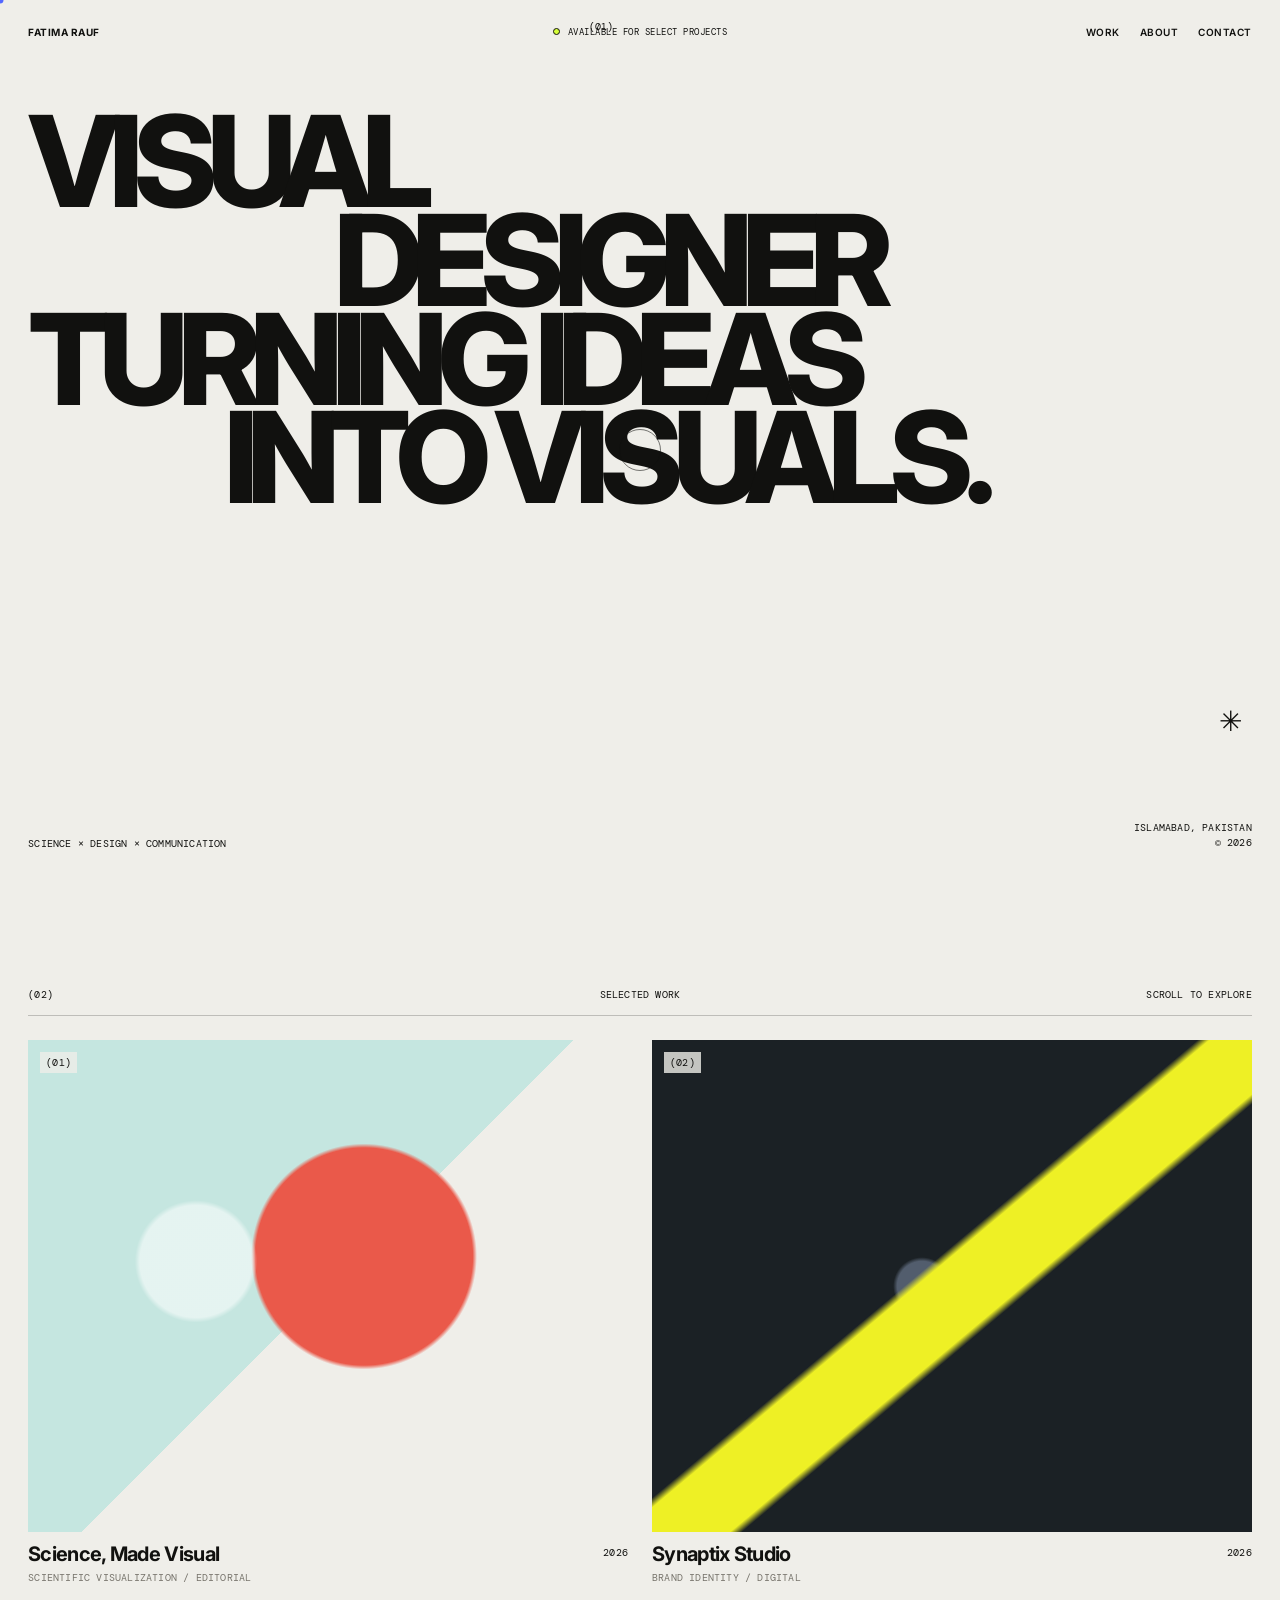
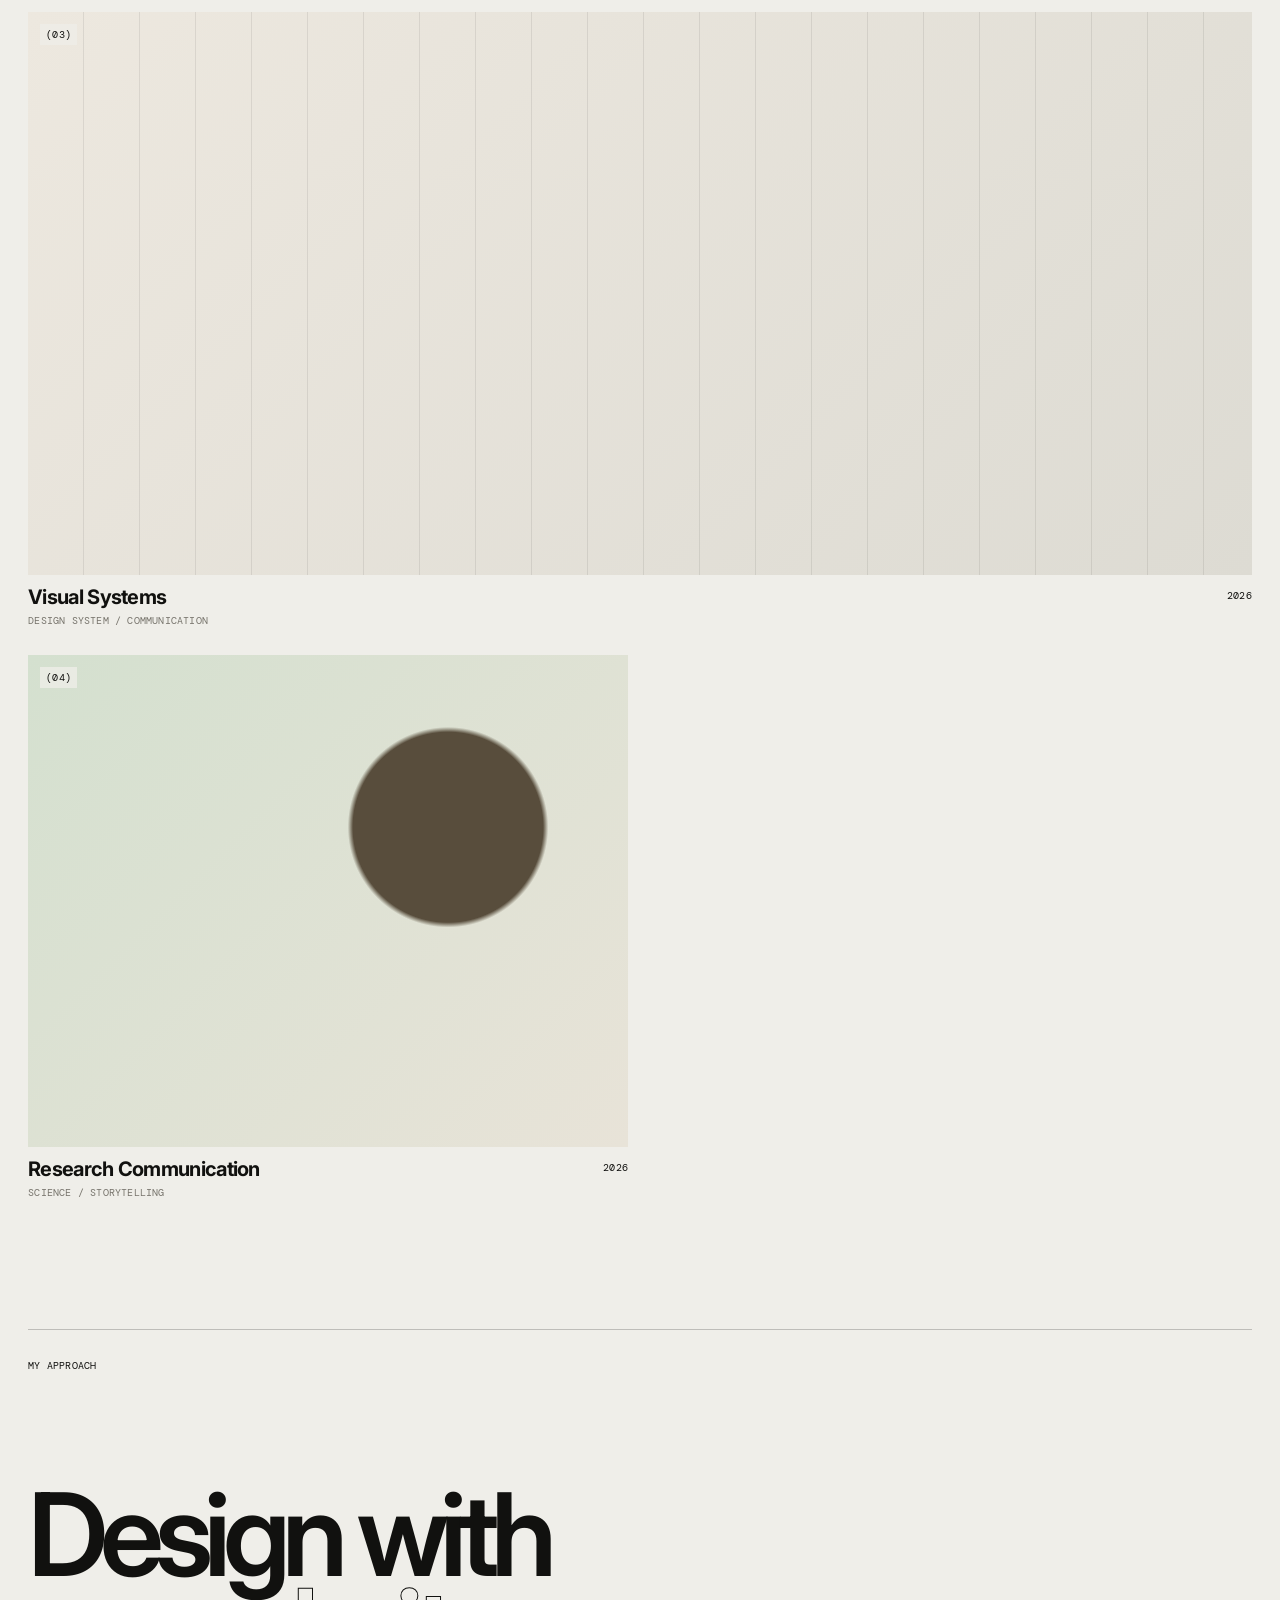
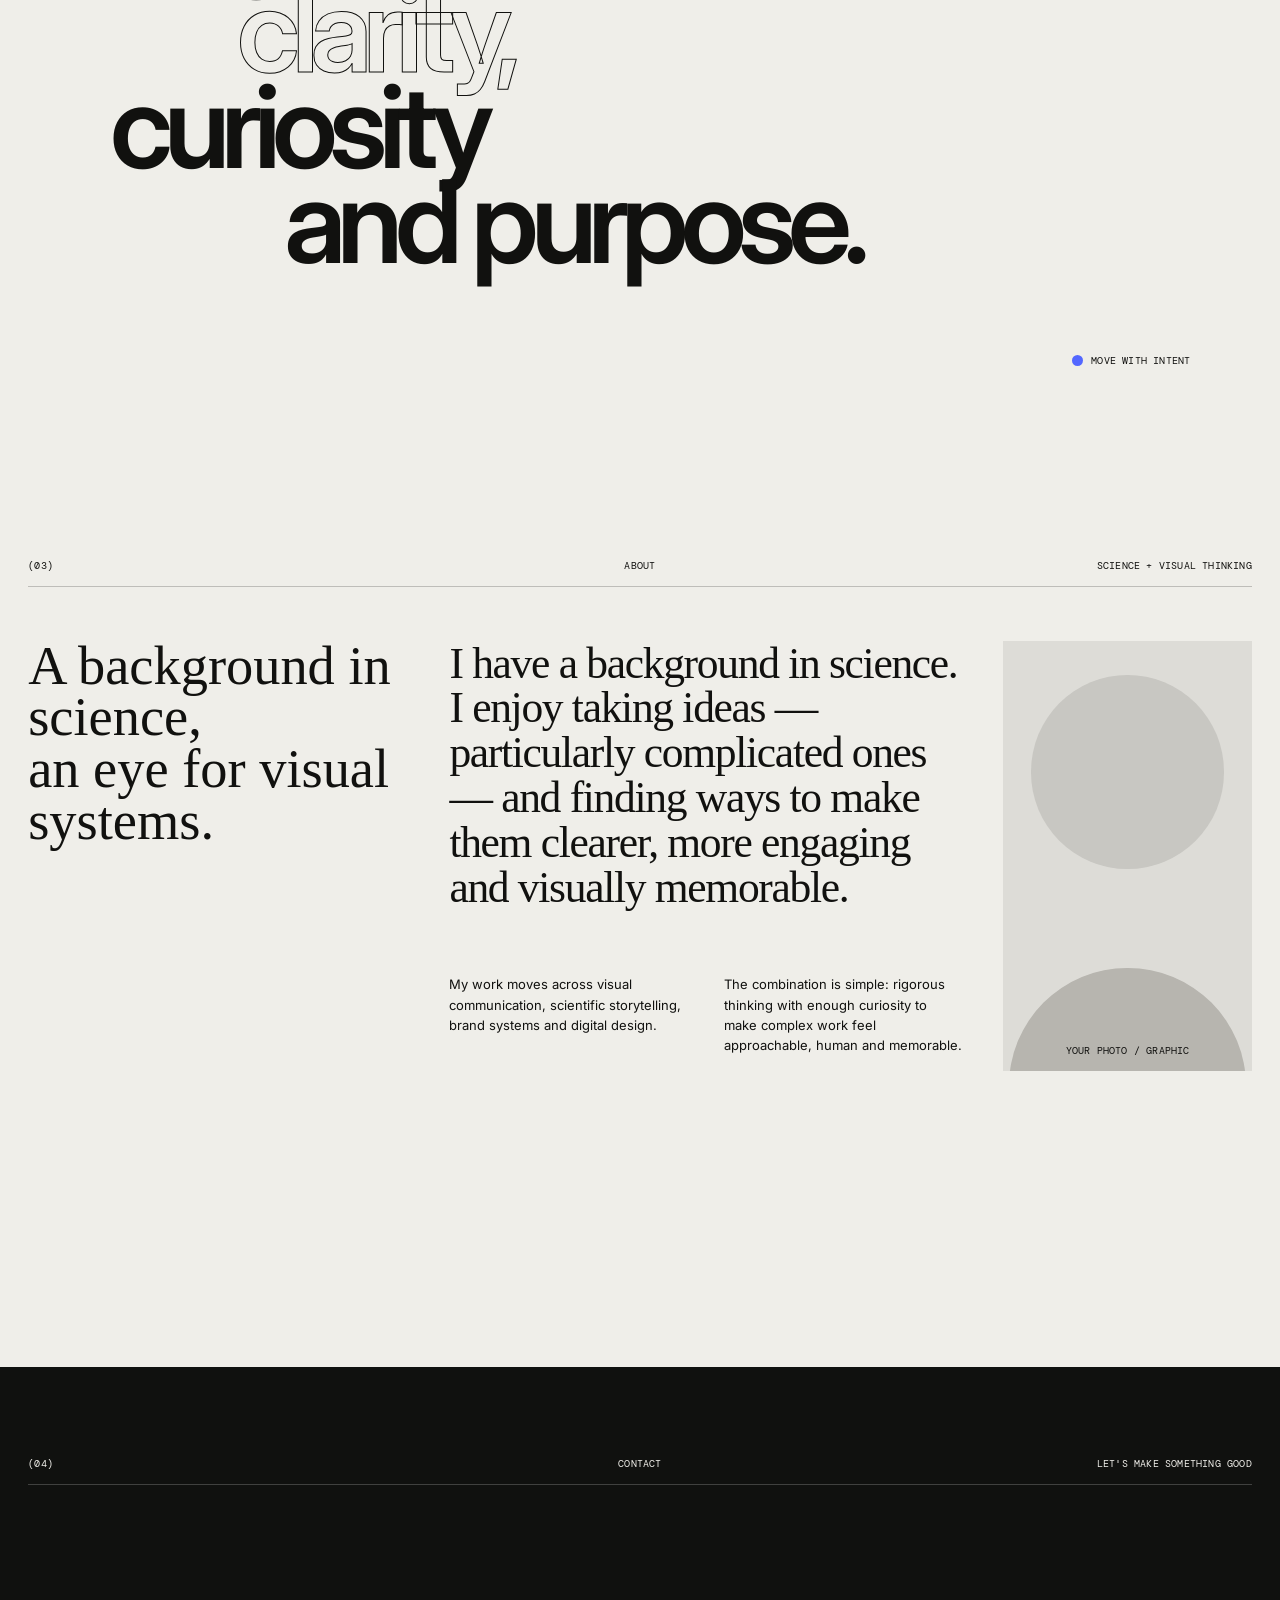
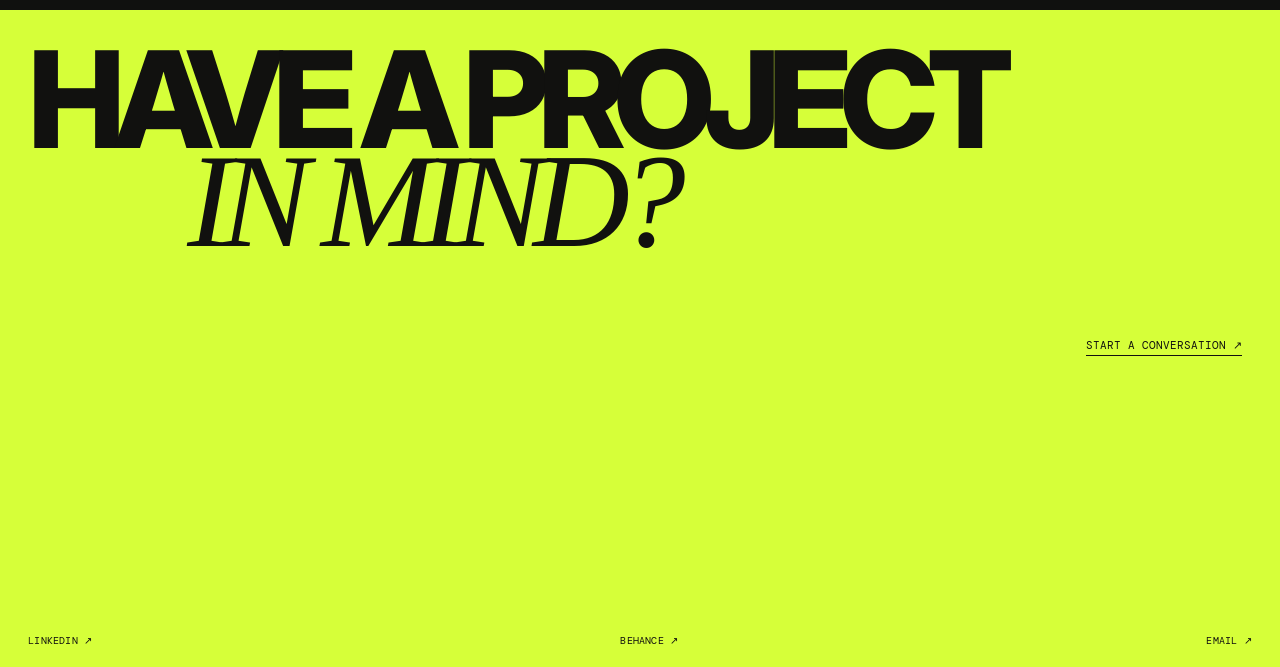
==== index.html @ a9638638 "Add files via upload" ====
<!DOCTYPE html>
<html lang="en">
<head>
  <meta charset="UTF-8" />
  <meta name="viewport" content="width=device-width, initial-scale=1.0" />
  <meta name="description" content="Portfolio of Fatima Rauf — visual designer and science communicator." />
  <title>Fatima Rauf — Visual Designer</title>
  <link rel="preconnect" href="https://fonts.googleapis.com">
  <link rel="preconnect" href="https://fonts.gstatic.com" crossorigin>
  <link href="https://fonts.googleapis.com/css2?family=DM+Mono:wght@300;400;500&family=Inter:wght@400;500;600;700;800;900&display=swap" rel="stylesheet">
  <link rel="stylesheet" href="style.css" />
</head>
<body>
  <div class="cursor cursor-dot"></div>
  <div class="cursor cursor-ring"></div>

  <header class="site-header" id="siteHeader">
    <a class="brand magnetic" href="#top">FATIMA RAUF</a>

    <div class="header-center">
      <span class="status-dot"></span>
      <span>AVAILABLE FOR SELECT PROJECTS</span>
    </div>

    <nav class="nav">
      <a class="magnetic" href="#work">WORK</a>
      <a class="magnetic" href="#about">ABOUT</a>
      <a class="magnetic" href="#contact">CONTACT</a>
    </nav>
  </header>

  <main id="top">
    <section class="hero section" data-section="hero">
      <div class="hero-index mono">(01)</div>
      <h1 class="hero-title reveal">
        <span>VISUAL</span>
        <span class="indent">DESIGNER</span>
        <span>TURNING IDEAS</span>
        <span class="indent-sm">INTO VISUALS.</span>
      </h1>

      <div class="hero-footer">
        <p class="mono">SCIENCE × DESIGN × COMMUNICATION</p>
        <p class="mono align-right">ISLAMABAD, PAKISTAN<br/>© 2026</p>
      </div>
      <div class="asterisk spin">✳</div>
    </section>

    <section class="work section" id="work" data-section="work">
      <div class="section-topline">
        <span class="mono">(02)</span>
        <span class="mono">SELECTED WORK</span>
        <span class="mono">SCROLL TO EXPLORE</span>
      </div>

      <div id="projectGrid" class="project-grid"></div>
    </section>

    <section class="statement section" data-section="statement">
      <div class="statement-rule"></div>
      <p class="mono statement-kicker">MY APPROACH</p>

      <div class="statement-copy">
        <span>Design with</span>
        <span class="outline-word">clarity,</span>
        <span>curiosity</span>
        <span>and purpose.</span>
      </div>

      <div class="small-cursor-demo">
        <span class="demo-dot"></span>
        <span class="mono">MOVE WITH INTENT</span>
      </div>
    </section>

    <section class="about section" id="about" data-section="about">
      <div class="section-topline">
        <span class="mono">(03)</span>
        <span class="mono">ABOUT</span>
        <span class="mono">SCIENCE + VISUAL THINKING</span>
      </div>

      <div class="about-grid">
        <div class="about-title">
          <h2>A background in science,</h2>
          <h2>an eye for visual systems.</h2>
        </div>

        <div class="about-copy">
          <p class="lead">
            I have a background in science. I enjoy taking ideas — particularly complicated ones —
            and finding ways to make them clearer, more engaging and visually memorable.
          </p>

          <div class="about-columns">
            <p>
              My work moves across visual communication, scientific storytelling,
              brand systems and digital design.
            </p>
            <p>
              The combination is simple: rigorous thinking with enough curiosity
              to make complex work feel approachable, human and memorable.
            </p>
          </div>
        </div>

        <div class="portrait-placeholder hover-target">
          <div class="portrait-circle circle-one"></div>
          <div class="portrait-circle circle-two"></div>
          <span class="mono">YOUR PHOTO / GRAPHIC</span>
        </div>
      </div>
    </section>

    <section class="contact section" id="contact" data-section="contact">
      <div class="contact-dark">
        <div class="section-topline light">
          <span class="mono">(04)</span>
          <span class="mono">CONTACT</span>
          <span class="mono">LET'S MAKE SOMETHING GOOD</span>
        </div>
      </div>

      <div class="contact-lime">
        <h2 class="contact-title">
          <span>HAVE A PROJECT</span>
          <span class="italic">IN MIND?</span>
        </h2>

        <a class="contact-link magnetic hover-target" href="mailto:hello@example.com">
          START A CONVERSATION ↗
        </a>

        <div class="contact-bottom mono">
          <span>LINKEDIN ↗</span>
          <span>BEHANCE ↗</span>
          <span>EMAIL ↗</span>
        </div>
      </div>
    </section>
  </main>

  <template id="projectTemplate">
    <article class="project-card hover-target">
      <a class="project-link" href="#" target="_blank" rel="noreferrer">
        <div class="project-media">
          <img class="project-image" src="" alt="" />
          <div class="project-placeholder"></div>
          <span class="project-number mono"></span>
          <span class="view-label mono">VIEW PROJECT ↗</span>
        </div>

        <div class="project-meta">
          <div>
            <h3 class="project-title"></h3>
            <p class="project-category mono"></p>
          </div>
          <p class="project-year mono"></p>
        </div>
      </a>
    </article>
  </template>

  <script src="script.js"></script>
</body>
</html>
---- style.css ----
/* =========================
   EASY COLORS TO EDIT
   ========================= */
:root {
  --paper: #efeee9;
  --ink: #11110f;
  --muted: #77746c;
  --line: rgba(17,17,15,.22);
  --lime: #d6ff39;
  --accent: #5367ff;
  --header-bg: rgba(239, 238, 233, .60);
  --font-sans: "Inter", Arial, Helvetica, sans-serif;
  --font-mono: "DM Mono", monospace;
}

/* Reset */
* { box-sizing: border-box; }
html { scroll-behavior: smooth; }
body {
  margin: 0;
  background: var(--paper);
  color: var(--ink);
  font-family: var(--font-sans);
  overflow-x: hidden;
  cursor: none;
}
a { color: inherit; text-decoration: none; cursor: none; }
img { display:block; width:100%; }

/* Custom cursor */
.cursor {
  position: fixed;
  pointer-events: none;
  z-index: 9999;
  left: 0;
  top: 0;
  transform: translate(-50%, -50%);
}
.cursor-dot {
  width: 7px;
  height: 7px;
  background: var(--accent);
  border-radius: 999px;
}
.cursor-ring {
  width: 42px;
  height: 42px;
  border: 1px solid rgba(17,17,15,.55);
  border-radius: 999px;
  transition: width .22s ease, height .22s ease, background .22s ease, border-color .22s ease;
}
body.cursor-hover .cursor-ring {
  width: 72px;
  height: 72px;
  background: rgba(214,255,57,.25);
  border-color: var(--ink);
}

/* Header */
.site-header {
  position: fixed;
  top: 0;
  left: 0;
  width: 100%;
  height: 64px;
  padding: 0 2.2vw;
  display: grid;
  grid-template-columns: 1fr auto 1fr;
  align-items: center;
  z-index: 1000;
  font-size: 10px;
  letter-spacing: .05em;
  transition: background .35s ease, backdrop-filter .35s ease, border-color .35s ease;
  border-bottom: 1px solid transparent;
}
.site-header.scrolled {
  background: var(--header-bg);
  backdrop-filter: blur(15px) saturate(1.1);
  -webkit-backdrop-filter: blur(15px) saturate(1.1);
  border-bottom-color: rgba(17,17,15,.12);
}
.brand { font-weight: 700; justify-self: start; }
.header-center {
  display:flex; align-items:center; gap:8px;
  font-family: var(--font-mono);
  font-size: 9px;
}
.status-dot {
  width:7px; height:7px; background:var(--lime); border:1px solid var(--ink); border-radius:50%;
}
.nav { justify-self:end; display:flex; gap:20px; font-weight:600; }

/* General */
.section {
  position: relative;
  min-height: 100vh;
  padding: 92px 2.2vw 40px;
}
.mono { font-family: var(--font-mono); font-size: 10px; letter-spacing:.02em; }
.section-topline {
  display:grid;
  grid-template-columns: 1fr 1fr 1fr;
  padding-bottom: 14px;
  border-bottom: 1px solid var(--line);
}
.section-topline span:nth-child(2){ text-align:center; }
.section-topline span:nth-child(3){ text-align:right; }

/* Hero */
.hero {
  display:flex;
  flex-direction:column;
  justify-content:center;
  min-height: 100svh;
  overflow:hidden;
}
.hero-index {
  position:absolute;
  top:20px;
  left:46%;
}
.hero-title {
  margin: 20px 0 0;
  font-size: clamp(62px, 9.9vw, 155px);
  line-height: .78;
  letter-spacing: -.085em;
  font-weight: 800;
  text-transform: uppercase;
}
.hero-title span { display:block; }
.hero-title .indent { padding-left: 25%; }
.hero-title .indent-sm { padding-left: 16%; }
.hero-footer {
  margin-top:auto;
  display:flex;
  justify-content:space-between;
  align-items:flex-end;
}
.align-right { text-align:right; line-height:1.45; }
.asterisk {
  position:absolute;
  right: 3vw;
  bottom: 18%;
  font-size: 28px;
}
.spin { animation: spin 8s linear infinite; }
@keyframes spin { to { transform:rotate(360deg); } }

/* Work */
.work { padding-top:88px; }
.project-grid {
  display:grid;
  grid-template-columns:1fr 1fr;
  gap: 28px 24px;
  margin-top: 24px;
}
.project-card:nth-child(3n) { grid-column: span 2; }
.project-card:nth-child(3n) .project-media { aspect-ratio: 2 / .92; }
.project-media {
  position:relative;
  overflow:hidden;
  aspect-ratio: 1 / .82;
  background: #d8d6cf;
}
.project-image {
  width:100%; height:100%; object-fit:cover;
  display:none;
  transition: transform .7s cubic-bezier(.2,.7,.2,1), filter .5s ease;
}
.project-placeholder {
  position:absolute; inset:0;
  background:
    radial-gradient(circle at 28% 45%, rgba(255,255,255,.55) 0 11%, transparent 12%),
    radial-gradient(circle at 56% 44%, #ea594a 0 25%, transparent 26%),
    linear-gradient(135deg,#c5e6e0,#c5e6e0 50%,#efeee9 50%);
  transition:transform .7s cubic-bezier(.2,.7,.2,1), filter .5s ease;
}
.project-card:nth-child(2) .project-placeholder {
  background:
    linear-gradient(140deg, transparent 0 46%, #eef025 47% 56%, transparent 57%),
    radial-gradient(circle at 45% 50%, #525d6d 0 6%, transparent 7%),
    #1b2125;
}
.project-card:nth-child(3) .project-placeholder {
  background:
    repeating-linear-gradient(90deg, transparent 0 55px, rgba(0,0,0,.08) 55px 56px),
    linear-gradient(135deg,#ede8df,#dddbd3);
}
.project-card:nth-child(4) .project-placeholder {
  background:
    radial-gradient(circle at 70% 35%, #584d3c 0 18%, transparent 19%),
    linear-gradient(135deg,#d4e0cf,#e8e3d8);
}
.project-card:hover .project-placeholder,
.project-card:hover .project-image {
  transform:scale(1.025);
  filter:saturate(1.08);
}
.project-number {
  position:absolute; top:12px; left:12px;
  background:rgba(239,238,233,.8); padding:4px 6px;
}
.view-label {
  position:absolute;
  bottom:12px; right:12px;
  opacity:0; transform:translateY(8px);
  transition:.25s ease;
  padding:5px 8px;
  background:rgba(239,238,233,.88);
}
.project-card:hover .view-label { opacity:1; transform:none; }
.project-meta {
  display:flex;
  justify-content:space-between;
  gap: 20px;
  padding-top:10px;
}
.project-title { margin:0; font-size:20px; letter-spacing:-.035em; }
.project-category { margin:5px 0 0; color:var(--muted); }
.project-year { margin:4px 0 0; }

/* Statement */
.statement {
  min-height: 92vh;
  display:flex;
  flex-direction:column;
  justify-content:center;
}
.statement-rule {
  position:absolute; top:90px; left:2.2vw; right:2.2vw;
  border-top:1px solid var(--line);
}
.statement-kicker { position:absolute; top:110px; left:2.2vw; }
.statement-copy {
  font-size:clamp(56px,9vw,138px);
  line-height:.83;
  letter-spacing:-.075em;
  font-weight:600;
  max-width:95%;
}
.statement-copy span { display:block; }
.statement-copy span:nth-child(2) { padding-left:18%; }
.statement-copy span:nth-child(3) { padding-left:7%; }
.statement-copy span:nth-child(4) { padding-left:22%; }
.outline-word {
  color:transparent;
  -webkit-text-stroke:1px var(--ink);
}
.small-cursor-demo {
  position:absolute; right:7vw; bottom:12%;
  display:flex; align-items:center; gap:8px;
}
.demo-dot {
  width:11px; height:11px; border-radius:50%;
  background:var(--accent);
}

/* About */
.about { min-height: 100vh; }
.about-grid {
  display:grid;
  grid-template-columns: 1.15fr 1.55fr .75fr;
  gap:40px;
  margin-top:54px;
  align-items:start;
}
.about-title h2 {
  margin:0;
  font-family: Georgia, "Times New Roman", serif;
  font-size: clamp(34px,4.25vw,67px);
  line-height:.95;
  font-weight:400;
}
.about-copy .lead {
  margin:0;
  font-family: Georgia, "Times New Roman", serif;
  font-size: clamp(26px,3.4vw,48px);
  line-height:1.03;
  letter-spacing:-.03em;
}
.about-columns {
  display:grid;
  grid-template-columns:1fr 1fr;
  gap:35px;
  margin-top:52px;
  font-size:13px;
  line-height:1.55;
}
.portrait-placeholder {
  min-height:430px;
  position:relative;
  overflow:hidden;
  background:#dddcd7;
  display:flex;
  align-items:flex-end;
  justify-content:center;
  padding:14px;
}
.portrait-circle {
  position:absolute;
  border-radius:50%;
  background:#c8c7c2;
}
.circle-one { width:78%; aspect-ratio:1; top:8%; }
.circle-two { width:95%; aspect-ratio:1; bottom:-31%; background:#b7b5af; }
.portrait-placeholder span { position:relative; z-index:2; }

/* Contact */
.contact { padding:0; min-height:100vh; display:grid; grid-template-rows: 27vh 73vh; }
.contact-dark {
  background:#10110f;
  color:var(--paper);
  padding:90px 2.2vw 20px;
}
.section-topline.light { border-color:rgba(255,255,255,.2); }
.contact-lime {
  background:var(--lime);
  padding: 3vw 2.2vw 2vw;
  position:relative;
  overflow:hidden;
}
.contact-title {
  margin:0;
  font-size:clamp(60px,10.5vw,164px);
  line-height:.76;
  letter-spacing:-.085em;
  font-weight:800;
}
.contact-title span { display:block; }
.contact-title .italic {
  font-family:Georgia,"Times New Roman",serif;
  font-weight:400;
  font-style:italic;
  padding-left:13%;
}
.contact-link {
  position:absolute;
  right:3vw; top:50%;
  border-bottom:1px solid currentColor;
  font-family:var(--font-mono);
  font-size:11px;
  padding-bottom:3px;
}
.contact-bottom {
  position:absolute;
  bottom:20px; left:2.2vw; right:2.2vw;
  display:flex; justify-content:space-between;
}

/* Scroll reveal + section blur transition */
.reveal, .project-card, .about-grid, .statement-copy {
  opacity:0;
  transform:translateY(25px);
  filter:blur(7px);
  transition: opacity .8s ease, transform .8s cubic-bezier(.2,.65,.2,1), filter .8s ease;
}
.in-view {
  opacity:1 !important;
  transform:none !important;
  filter:blur(0) !important;
}
body.is-scrolling main {
  filter: blur(.25px);
}
main { transition:filter .2s ease; }

/* Responsive */
@media (max-width: 800px) {
  body, a { cursor:auto; }
  .cursor { display:none; }
  .site-header {
    grid-template-columns:1fr auto;
    height:58px;
  }
  .header-center { display:none; }
  .nav { gap:12px; }
  .hero-title {
    font-size:clamp(51px,16.3vw,95px);
    line-height:.82;
  }
  .hero-title .indent { padding-left:10%; }
  .hero-title .indent-sm { padding-left:4%; }
  .hero-index { left:auto; right:3vw; top:74px; }
  .hero-footer { gap:20px; }
  .project-grid { grid-template-columns:1fr; }
  .project-card:nth-child(3n) { grid-column:auto; }
  .project-card:nth-child(3n) .project-media { aspect-ratio:1/.82; }
  .statement-copy { font-size:clamp(54px,16vw,95px); }
  .statement-copy span:nth-child(n) { padding-left:0; }
  .statement-copy span:nth-child(2) { padding-left:10%; }
  .about-grid { grid-template-columns:1fr; }
  .about-columns { grid-template-columns:1fr; }
  .portrait-placeholder { min-height:340px; }
  .contact-title { font-size:clamp(58px,17vw,105px); }
  .contact-link { top:auto; bottom:72px; right:3vw; }
}
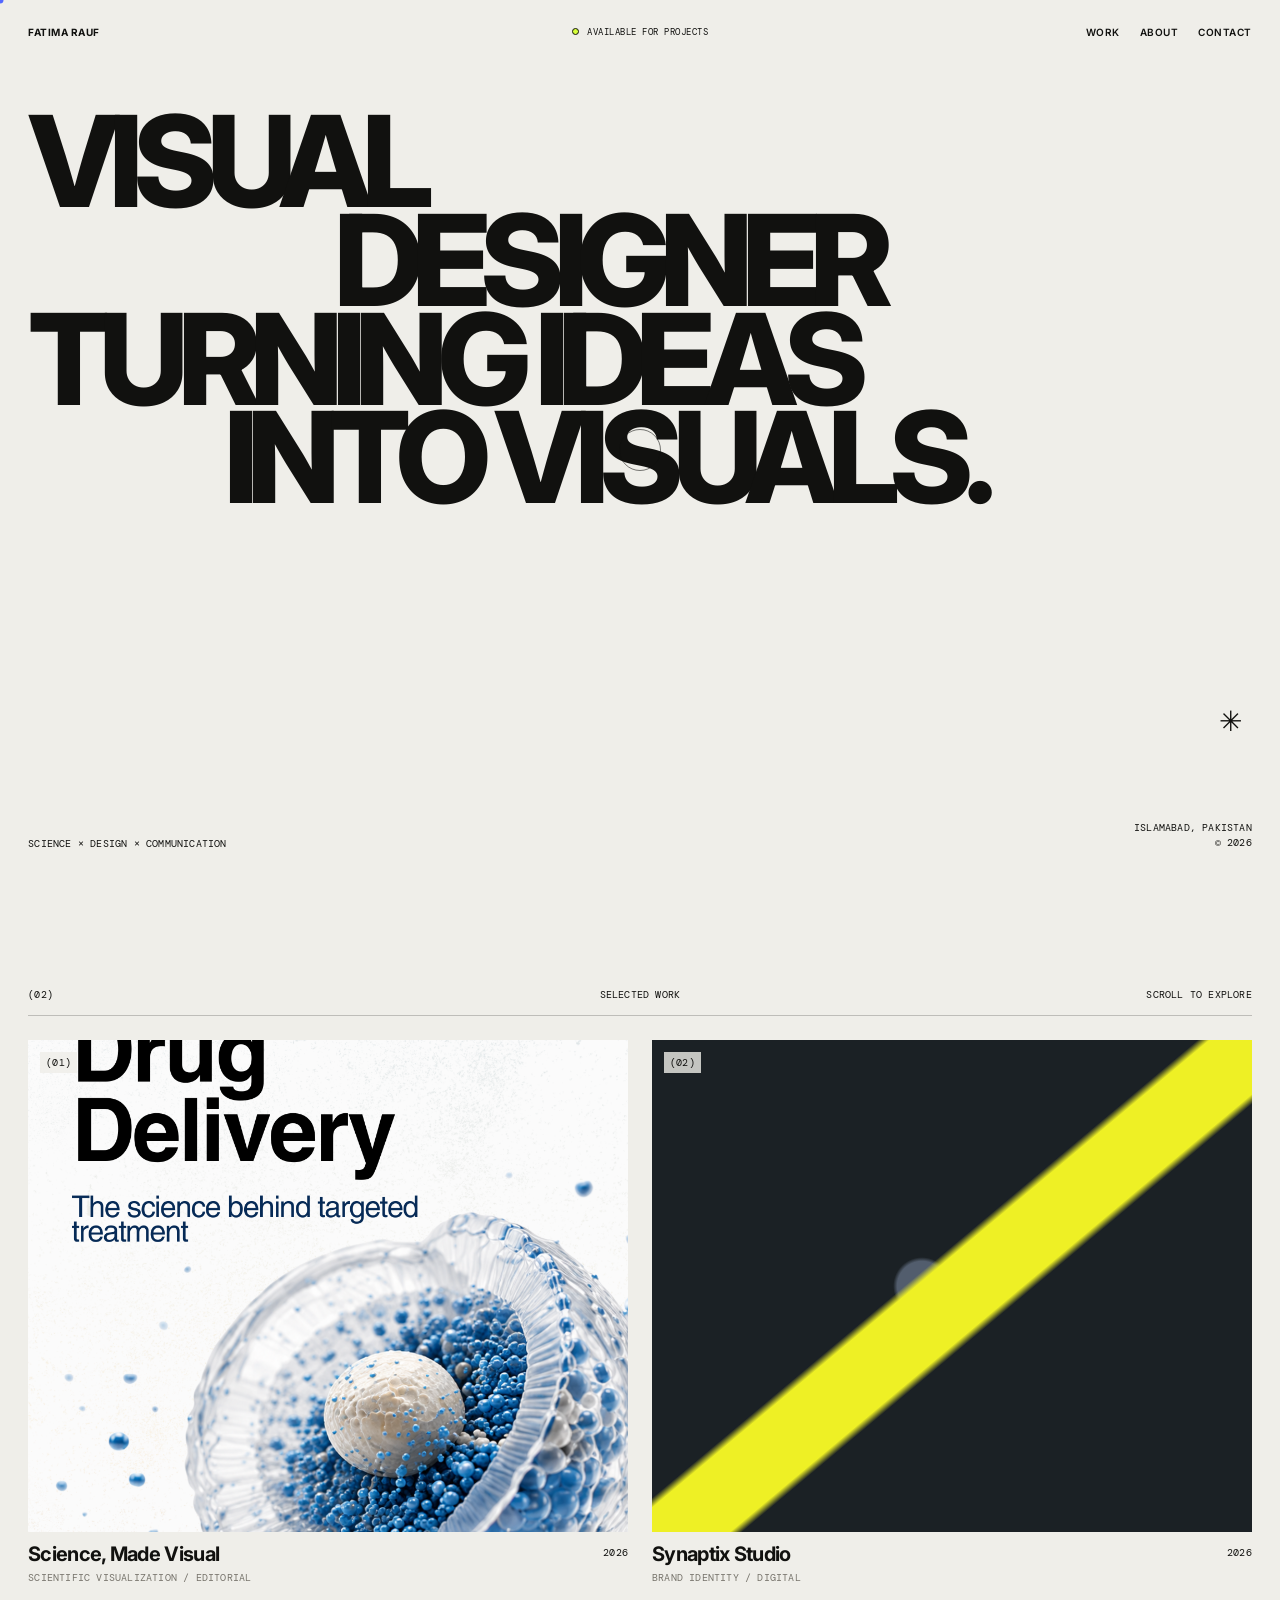
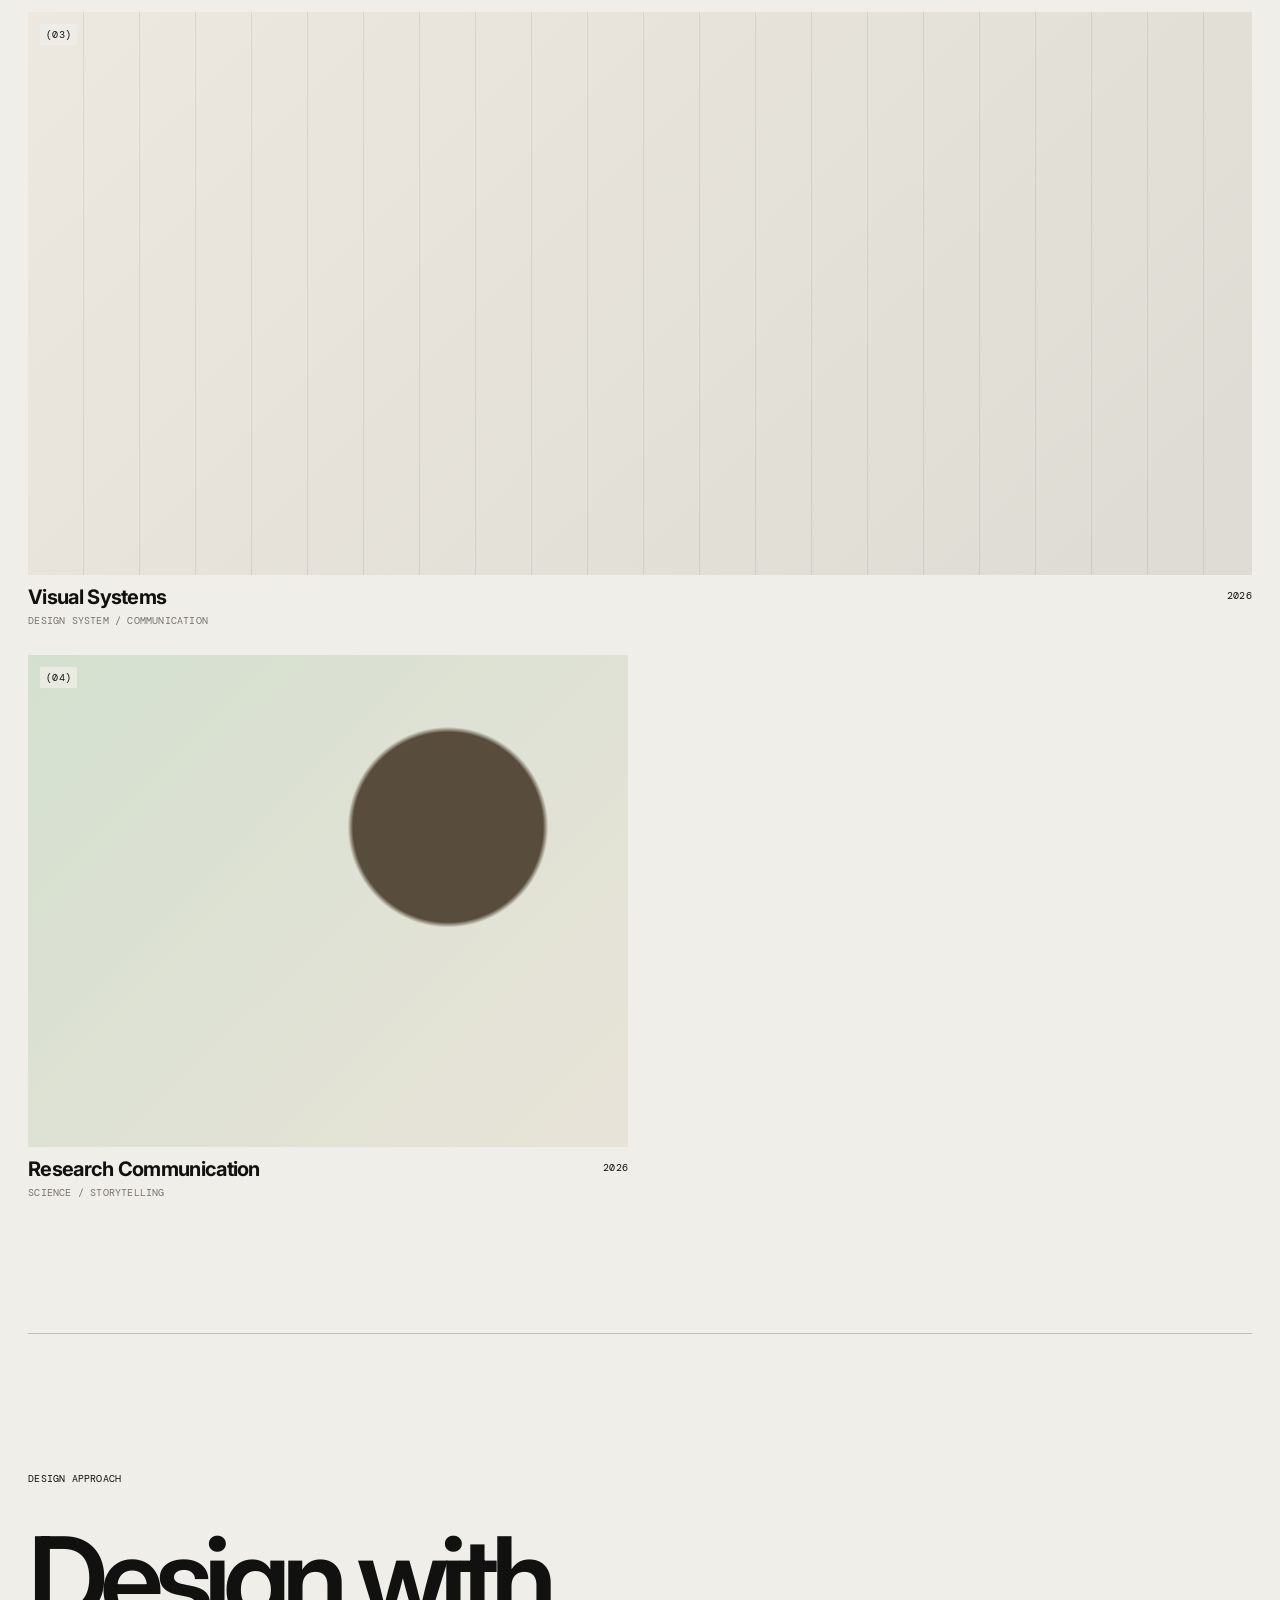
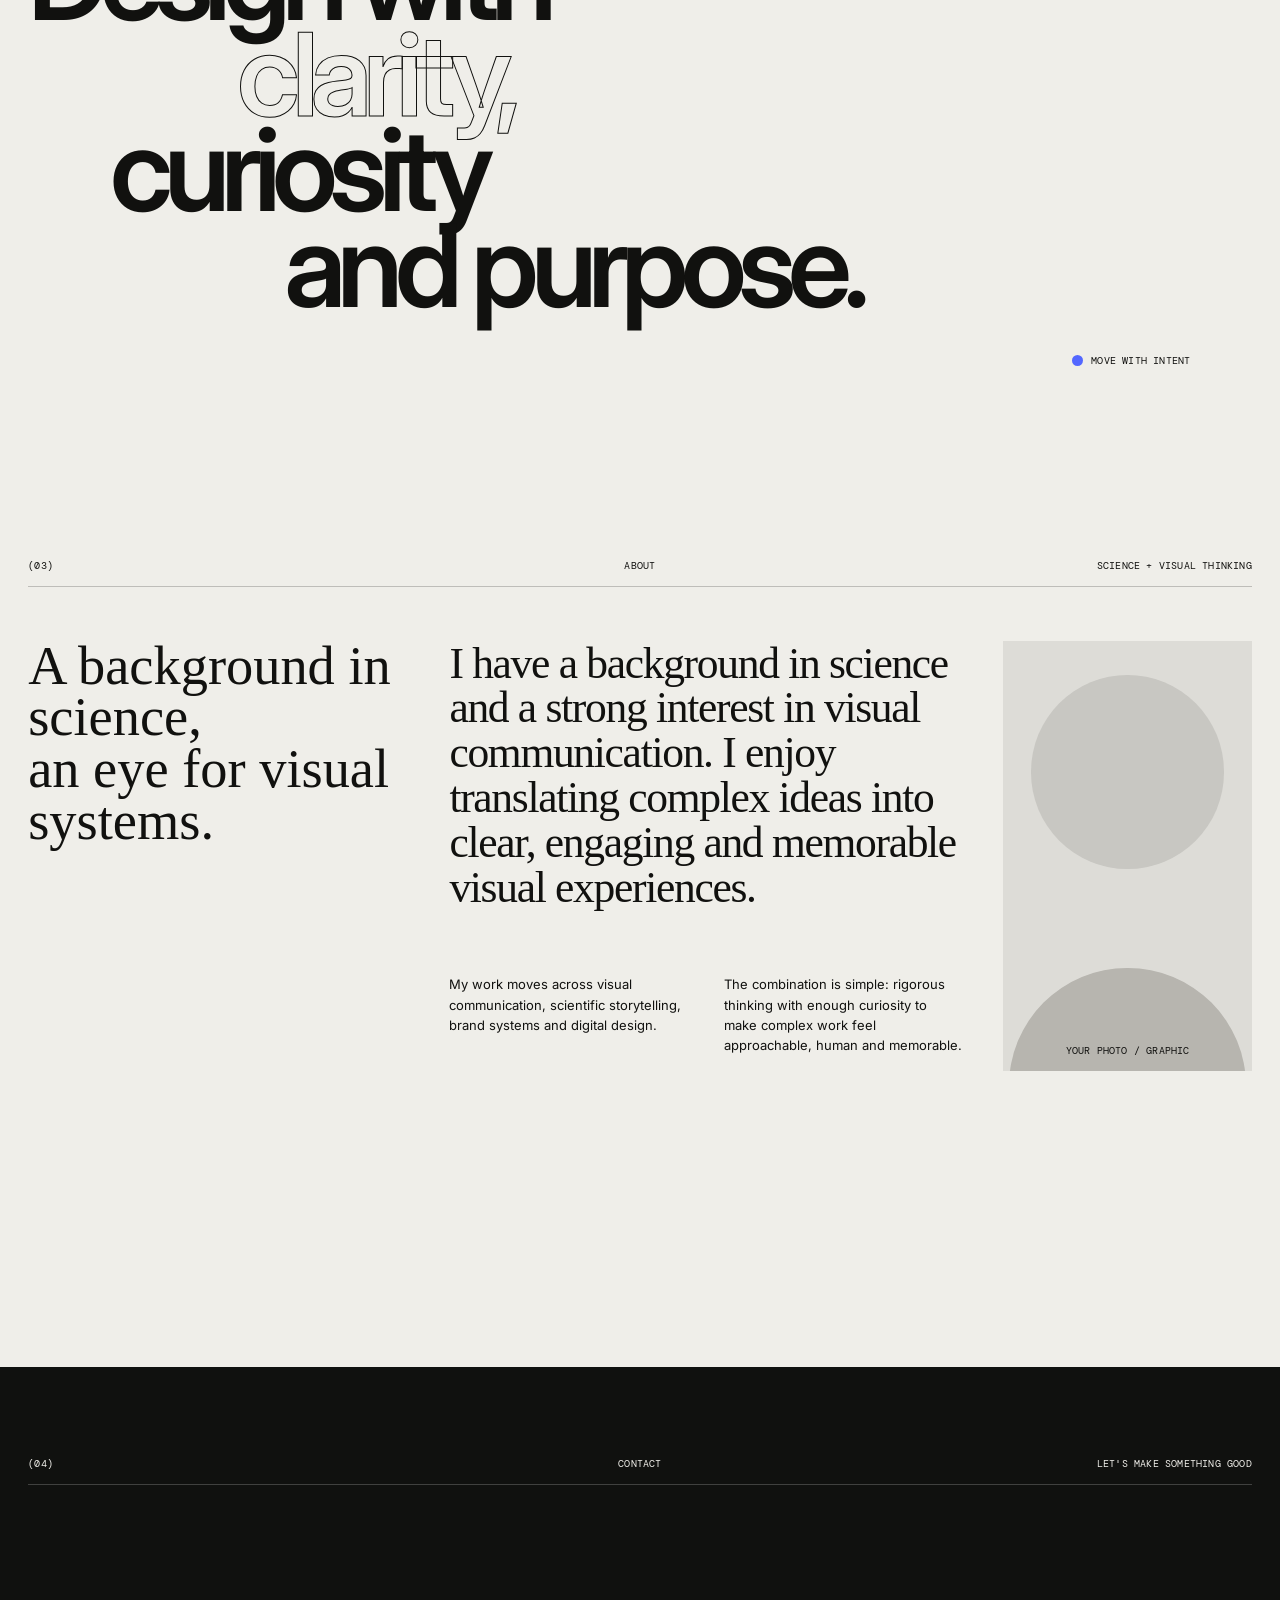
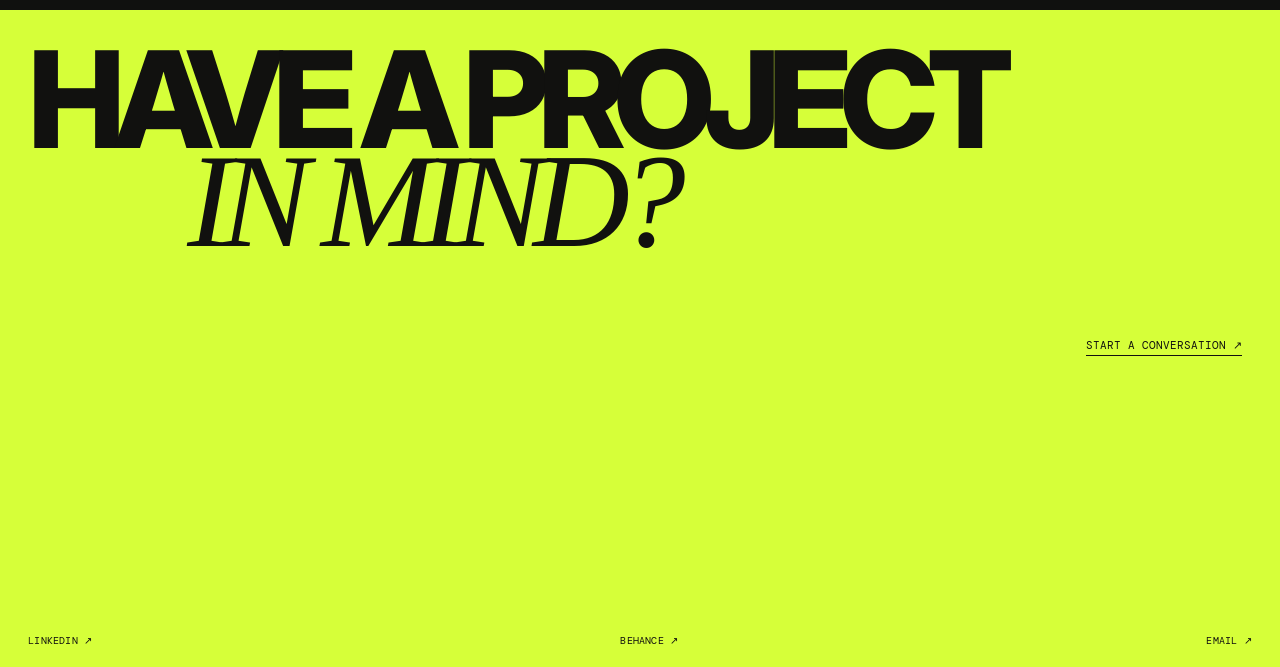
==== commit 427d83a4: "Update portfolio and add Project 1 images" ====
--- a/index.html
+++ b/index.html
@@ -19,7 +19,7 @@
 
     <div class="header-center">
       <span class="status-dot"></span>
-      <span>AVAILABLE FOR SELECT PROJECTS</span>
+      <span>AVAILABLE FOR PROJECTS</span>
     </div>
 
     <nav class="nav">
@@ -31,7 +31,6 @@
 
   <main id="top">
     <section class="hero section" data-section="hero">
-      <div class="hero-index mono">(01)</div>
       <h1 class="hero-title reveal">
         <span>VISUAL</span>
         <span class="indent">DESIGNER</span>
@@ -58,7 +57,7 @@
 
     <section class="statement section" data-section="statement">
       <div class="statement-rule"></div>
-      <p class="mono statement-kicker">MY APPROACH</p>
+      <p class="mono statement-kicker">DESIGN APPROACH</p>
 
       <div class="statement-copy">
         <span>Design with</span>
@@ -88,8 +87,8 @@
 
         <div class="about-copy">
           <p class="lead">
-            I have a background in science. I enjoy taking ideas — particularly complicated ones —
-            and finding ways to make them clearer, more engaging and visually memorable.
+            I have a background in science and a strong interest in visual communication.
+            I enjoy translating complex ideas into clear, engaging and memorable visual experiences.
           </p>
 
           <div class="about-columns">
--- a/style.css
+++ b/style.css
@@ -394,3 +394,172 @@
   .contact-title { font-size:clamp(58px,17vw,105px); }
   .contact-link { top:auto; bottom:72px; right:3vw; }
 }
+
+
+/* ===== August update: header + statement spacing ===== */
+.statement-kicker {
+  position: static;
+  margin: 24px 0 46px;
+  align-self: flex-start;
+}
+.statement {
+  padding-top: 96px;
+}
+.statement-rule {
+  top: 94px;
+}
+.statement-copy {
+  margin-top: 0;
+}
+
+/* ===== Project detail pages ===== */
+.project-page {
+  background: var(--paper);
+  min-height: 100vh;
+}
+.project-page .site-header {
+  background: rgba(239,238,233,.76);
+  backdrop-filter: blur(14px);
+  -webkit-backdrop-filter: blur(14px);
+  border-bottom: 1px solid rgba(17,17,15,.1);
+}
+.project-detail {
+  padding: 112px 2.2vw 60px;
+}
+.project-detail-top {
+  display:grid;
+  grid-template-columns: 1fr auto;
+  gap: 24px;
+  align-items:end;
+  padding-bottom: 20px;
+  border-bottom: 1px solid var(--line);
+}
+.project-detail-title {
+  margin:0;
+  font-size:clamp(58px, 9vw, 145px);
+  line-height:.82;
+  letter-spacing:-.075em;
+  text-transform:uppercase;
+}
+.project-detail-sub {
+  margin: 12px 0 0;
+  max-width: 620px;
+  font-size: 15px;
+  line-height: 1.55;
+}
+.project-detail-meta {
+  text-align:right;
+  line-height:1.6;
+}
+.project-hero-art {
+  margin-top: 28px;
+  min-height: 62vh;
+  background:
+    radial-gradient(circle at 30% 38%, rgba(255,255,255,.55) 0 12%, transparent 13%),
+    radial-gradient(circle at 58% 45%, #ea594a 0 20%, transparent 21%),
+    linear-gradient(135deg,#c5e6e0,#d8d6cf);
+  position:relative;
+  overflow:hidden;
+}
+.project-hero-art.alt2 {
+  background:
+    linear-gradient(140deg, transparent 0 46%, #eef025 47% 56%, transparent 57%),
+    radial-gradient(circle at 45% 50%, #525d6d 0 6%, transparent 7%),
+    #1b2125;
+}
+.project-hero-art.alt3 {
+  background:
+    repeating-linear-gradient(90deg, transparent 0 70px, rgba(0,0,0,.08) 70px 71px),
+    linear-gradient(135deg,#ede8df,#dddbd3);
+}
+.project-hero-art.alt4 {
+  background:
+    radial-gradient(circle at 70% 35%, #584d3c 0 18%, transparent 19%),
+    linear-gradient(135deg,#d4e0cf,#e8e3d8);
+}
+.project-art-label {
+  position:absolute;
+  right:18px;
+  bottom:16px;
+  background:rgba(239,238,233,.88);
+  padding:6px 8px;
+}
+.project-story {
+  display:grid;
+  grid-template-columns:.65fr 1.35fr;
+  gap:60px;
+  padding: 72px 0;
+  border-bottom: 1px solid var(--line);
+}
+.project-story h2 {
+  margin:0;
+  font-family:Georgia,"Times New Roman",serif;
+  font-weight:400;
+  font-size:clamp(34px,4vw,60px);
+  line-height:.98;
+}
+.project-story p {
+  margin:0;
+  font-size:18px;
+  line-height:1.6;
+  max-width:790px;
+}
+.project-gallery {
+  display:grid;
+  grid-template-columns:1fr 1fr;
+  gap:22px;
+  padding-top: 28px;
+}
+.gallery-block {
+  aspect-ratio: 1 / .75;
+  background:#d8d6cf;
+}
+.gallery-block.wide {
+  grid-column:span 2;
+  aspect-ratio: 2 / .75;
+}
+.project-next {
+  margin-top:72px;
+  padding-top:18px;
+  border-top:1px solid var(--line);
+  display:flex;
+  justify-content:space-between;
+  align-items:center;
+}
+.back-link {
+  border-bottom:1px solid currentColor;
+  padding-bottom:2px;
+}
+@media (max-width:800px){
+  .project-detail-top,
+  .project-story { grid-template-columns:1fr; }
+  .project-detail-meta { text-align:left; }
+  .project-gallery { grid-template-columns:1fr; }
+  .gallery-block.wide { grid-column:auto; aspect-ratio:1/.75; }
+}
+
+/* ===== Project 01 — Science, Made Visual ===== */
+.science-case-study { max-width: 1800px; margin: 0 auto; }
+.case-hero { margin:28px 0 0; height:min(78vh,920px); overflow:hidden; background:#e5e5e1; }
+.case-hero img { width:100%; height:100%; object-fit:cover; object-position:center 42%; display:block; }
+.case-section { padding:90px 0 24px; border-bottom:1px solid var(--line); }
+.case-heading { display:grid; grid-template-columns:.55fr 1.45fr; gap:50px; align-items:start; margin-bottom:36px; }
+.case-heading p { margin:7px 0 0; }
+.case-heading h2 { margin:0; max-width:900px; font-size:clamp(38px,5.4vw,82px); line-height:.95; letter-spacing:-.055em; font-weight:600; }
+.portrait-grid { display:grid; gap:20px; align-items:start; }
+.portrait-grid.two { grid-template-columns:1fr 1fr; }
+.portrait-grid img, .worldcup-layout img, .case-wide img, .poster-pair img { width:100%; height:auto; display:block; }
+.feature-pair { margin-top:20px; }
+.worldcup-layout { display:grid; grid-template-columns:1.05fr 1.95fr; gap:20px; align-items:start; }
+.worldcup-stack { display:grid; grid-template-columns:1fr 1fr; gap:20px; }
+.case-wide { margin:20px 0 0; overflow:hidden; background:#e7e7e3; }
+.case-wide.pale { max-height:900px; }
+.case-wide.pale img { width:100%; max-height:900px; object-fit:contain; }
+.poster-pair { display:grid; grid-template-columns:.9fr 1.1fr; gap:20px; margin-top:20px; align-items:start; background:#111; padding:20px; }
+.poster-pair img { object-fit:contain; max-height:1150px; }
+@media (max-width:800px){
+  .case-hero { height:auto; }
+  .case-heading, .portrait-grid.two, .worldcup-layout, .worldcup-stack, .poster-pair { grid-template-columns:1fr; }
+  .case-section { padding-top:60px; }
+  .poster-pair { padding:10px; }
+}
